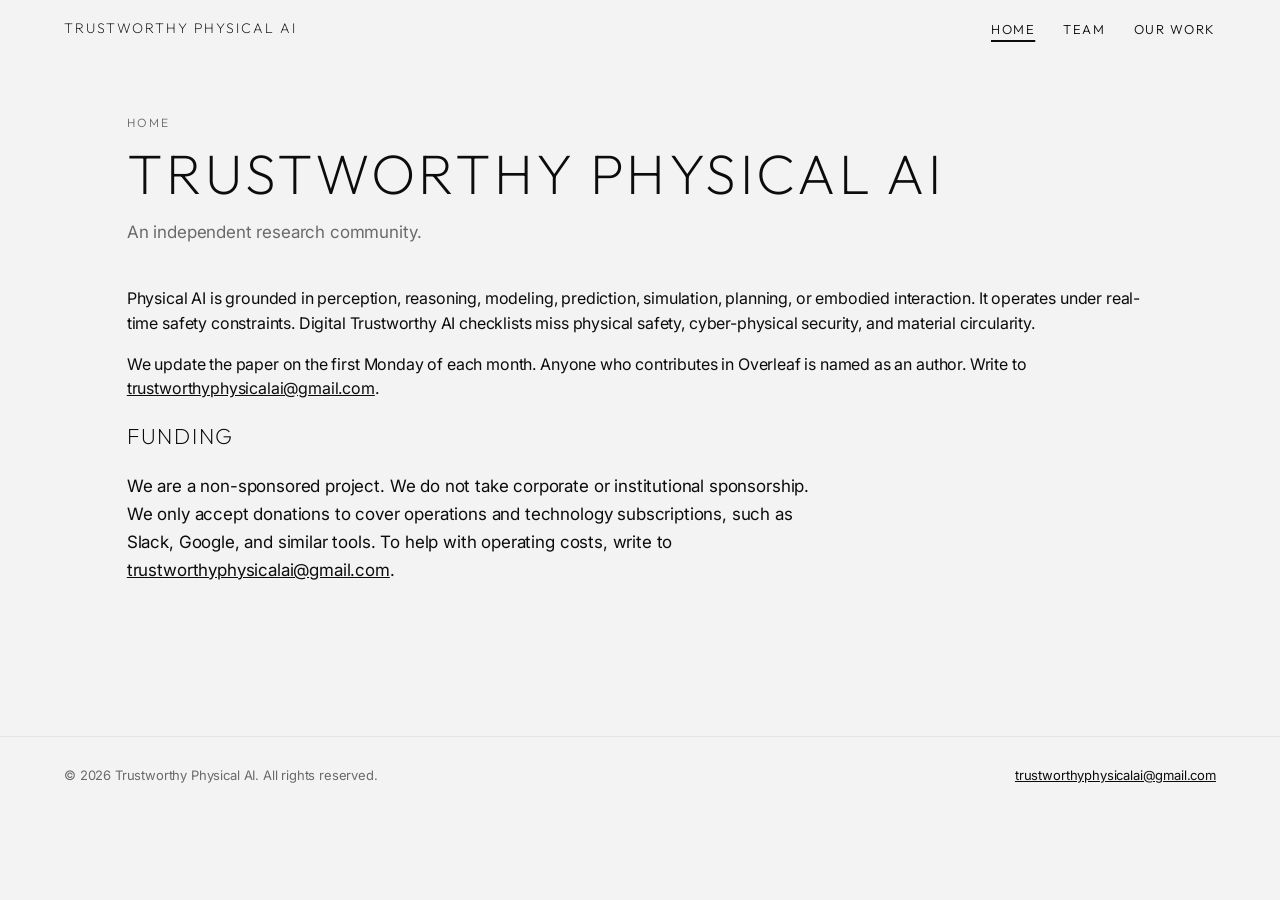
==== site/about.html @ d602c4f6 "Add the public site with landing video, home, team, and work pages. Co-authored-by: Cursor <cursorag" ====
<!DOCTYPE html>
<html lang="en">
<head>
  <meta charset="utf-8" />
  <meta name="viewport" content="width=device-width, initial-scale=1" />
  <title>Home · Trustworthy Physical AI</title>
  <link rel="preconnect" href="https://fonts.googleapis.com" />
  <link rel="preconnect" href="https://fonts.gstatic.com" crossorigin />
  <link href="https://fonts.googleapis.com/css2?family=Inter:wght@400;500;600;700&family=Outfit:wght@200;300;400&display=swap" rel="stylesheet" />
  <link rel="stylesheet" href="css/style.css?v=17" />
</head>
<body>
  <header class="site-header">
    <a class="wordmark" href="about.html">Trustworthy Physical AI</a>
    <nav>
      <a class="active" href="about.html">Home</a>
      <a href="team.html">Team</a>
      <a href="work.html">Our Work</a>
    </nav>
  </header>

  <main class="page">
    <p class="kicker">Home</p>
    <h1>Trustworthy Physical AI</h1>
    <p class="sub">
      An independent research community.
    </p>
    <p>
      Physical AI is grounded in perception, reasoning, modeling, prediction, simulation, planning, or embodied interaction.
      It operates under real-time safety constraints. Digital Trustworthy AI checklists miss physical safety, cyber-physical security, and material circularity.
    </p>
    <p>
      We update the paper on the first Monday of each month. Anyone who contributes in Overleaf is named as an author.
      Write to <a href="mailto:trustworthyphysicalai@gmail.com">trustworthyphysicalai@gmail.com</a>.
    </p>

    <section class="work-block">
      <h2>Funding</h2>
      <p>
        We are a non-sponsored project. We do not take corporate or institutional sponsorship.
        We only accept donations to cover operations and technology subscriptions, such as Slack, Google, and similar tools.
        To help with operating costs, write to <a href="mailto:trustworthyphysicalai@gmail.com">trustworthyphysicalai@gmail.com</a>.
      </p>
    </section>
  </main>

  <footer class="site-footer">
    <span>© 2026 Trustworthy Physical AI. All rights reserved.</span>
    <a href="mailto:trustworthyphysicalai@gmail.com">trustworthyphysicalai@gmail.com</a>
  </footer>
</body>
</html>
---- site/css/style.css ----
:root {
  --ink: #0c0c0c;
  --paper: #f3f3f3;
  --card: #ffffff;
  --line: #e4e4e4;
  --muted: #6a6a6a;
  --white: #ffffff;
}

* { box-sizing: border-box; }
html, body { margin: 0; min-height: 100%; }
body {
  font-family: Inter, Helvetica, Arial, sans-serif;
  background: var(--paper);
  color: var(--ink);
  line-height: 1.55;
  letter-spacing: -0.01em;
}

a { color: var(--ink); }
a:hover { opacity: 0.55; }

.site-header {
  display: flex;
  align-items: center;
  justify-content: space-between;
  gap: 20px;
  padding: 18px 5vw;
  background: var(--paper);
  position: sticky;
  top: 0;
  z-index: 20;
}
.wordmark {
  font-family: Outfit, Helvetica, Arial, sans-serif;
  font-size: 14px;
  font-weight: 200;
  letter-spacing: 0.14em;
  text-transform: uppercase;
  text-decoration: none;
  color: var(--ink);
  white-space: nowrap;
}
.wordmark:hover { opacity: 0.7; }
nav { display: flex; gap: 28px; }
nav a {
  font-family: Outfit, Helvetica, Arial, sans-serif;
  text-decoration: none;
  color: var(--ink);
  font-weight: 300;
  font-size: 13px;
  letter-spacing: 0.12em;
  text-transform: uppercase;
}
nav a.active {
  text-decoration: underline;
  text-underline-offset: 6px;
  text-decoration-thickness: 1.5px;
}
nav a:hover { opacity: 0.7; }

.landing-page {
  position: relative;
  background: #05070d;
  color: var(--white);
  min-height: 100vh;
}
.landing-page .site-header {
  position: absolute;
  left: 0;
  right: 0;
  top: 0;
  background: linear-gradient(180deg, rgba(0, 0, 0, 0.5), transparent);
}
.landing-page .wordmark { color: rgba(255, 255, 255, 0.95); }
.landing-page nav a { color: rgba(255, 255, 255, 0.92); }
.landing-page nav a.active,
.landing-page nav a:hover { color: #fff; opacity: 1; }

.landing-stage {
  height: 100vh;
  overflow: hidden;
  background: #05070d;
}
.photo-frame {
  position: relative;
  height: 100%;
  overflow: hidden;
}
.landing-photo {
  display: block;
  width: 100%;
  height: 100%;
  object-fit: cover;
  object-position: center center;
}

.kicker {
  font-family: Outfit, Helvetica, Arial, sans-serif;
  text-transform: uppercase;
  letter-spacing: 0.18em;
  font-size: 12px;
  font-weight: 300;
  color: var(--muted);
  margin: 0 0 12px;
}
h1 {
  font-family: Outfit, Helvetica, Arial, sans-serif;
  font-size: clamp(34px, 5vw, 56px);
  line-height: 1.08;
  font-weight: 200;
  margin: 0 0 18px;
  letter-spacing: 0.06em;
  text-transform: uppercase;
}

.page {
  padding: 56px 6vw 96px;
  max-width: 1180px;
  margin: 0 auto;
}
.page h1 { font-size: clamp(36px, 5vw, 56px); }
.sub {
  color: var(--muted);
  margin-top: -4px;
  margin-bottom: 40px;
  max-width: 40rem;
  font-size: 17px;
  line-height: 1.6;
}

.grid {
  display: grid;
  grid-template-columns: repeat(auto-fill, minmax(240px, 1fr));
  gap: 1px;
  background: var(--line);
  border: 1px solid var(--line);
}
.card {
  background: var(--card);
  padding: 28px 24px 24px;
}
.card h3 {
  font-family: Outfit, Helvetica, Arial, sans-serif;
  font-size: 20px;
  margin: 0 0 8px;
  font-weight: 300;
  letter-spacing: 0.04em;
}
.role {
  font-size: 12px;
  letter-spacing: 0.08em;
  text-transform: uppercase;
  color: var(--ink);
  margin: 0;
  font-weight: 600;
}
.affil { font-size: 14px; color: var(--muted); margin: 10px 0 0; }
.badge {
  display: inline-block;
  margin-top: 14px;
  font-size: 10px;
  letter-spacing: 0.12em;
  text-transform: uppercase;
  border: 1px solid var(--ink);
  color: var(--ink);
  padding: 4px 8px;
  font-weight: 600;
}

.work-block { margin: 0 0 56px; }
.work-block h2 {
  font-family: Outfit, Helvetica, Arial, sans-serif;
  font-size: 22px;
  font-weight: 200;
  letter-spacing: 0.08em;
  text-transform: uppercase;
}
.work-block p {
  font-size: 17px;
  line-height: 1.65;
  max-width: 44rem;
}
.figure { width: 100%; background: #fff; }
.versions { display: flex; flex-direction: column; gap: 0; border-top: 1px solid var(--line); }
.versions a {
  border-bottom: 1px solid var(--line);
  padding: 18px 0;
  text-decoration: none;
  color: inherit;
  display: flex;
  justify-content: space-between;
  font-size: 14px;
  font-weight: 600;
}
.versions a:hover { opacity: 0.5; }
.more-authors {
  margin-top: 40px;
  color: var(--muted);
  font-size: 15px;
  max-width: 48rem;
}

footer.site-footer {
  padding: 28px 5vw 36px;
  border-top: 1px solid var(--line);
  color: var(--muted);
  font-size: 13px;
  display: flex;
  justify-content: space-between;
  gap: 16px;
  flex-wrap: wrap;
}
footer.site-footer.landing-footer {
  position: absolute;
  left: 0;
  right: 0;
  bottom: 0;
  border-top: none;
  background: linear-gradient(0deg, rgba(0, 0, 0, 0.45), transparent);
  color: rgba(255, 255, 255, 0.88);
  padding: 48px 5vw 28px;
}

@media (max-width: 860px) {
  nav { gap: 16px; }
}
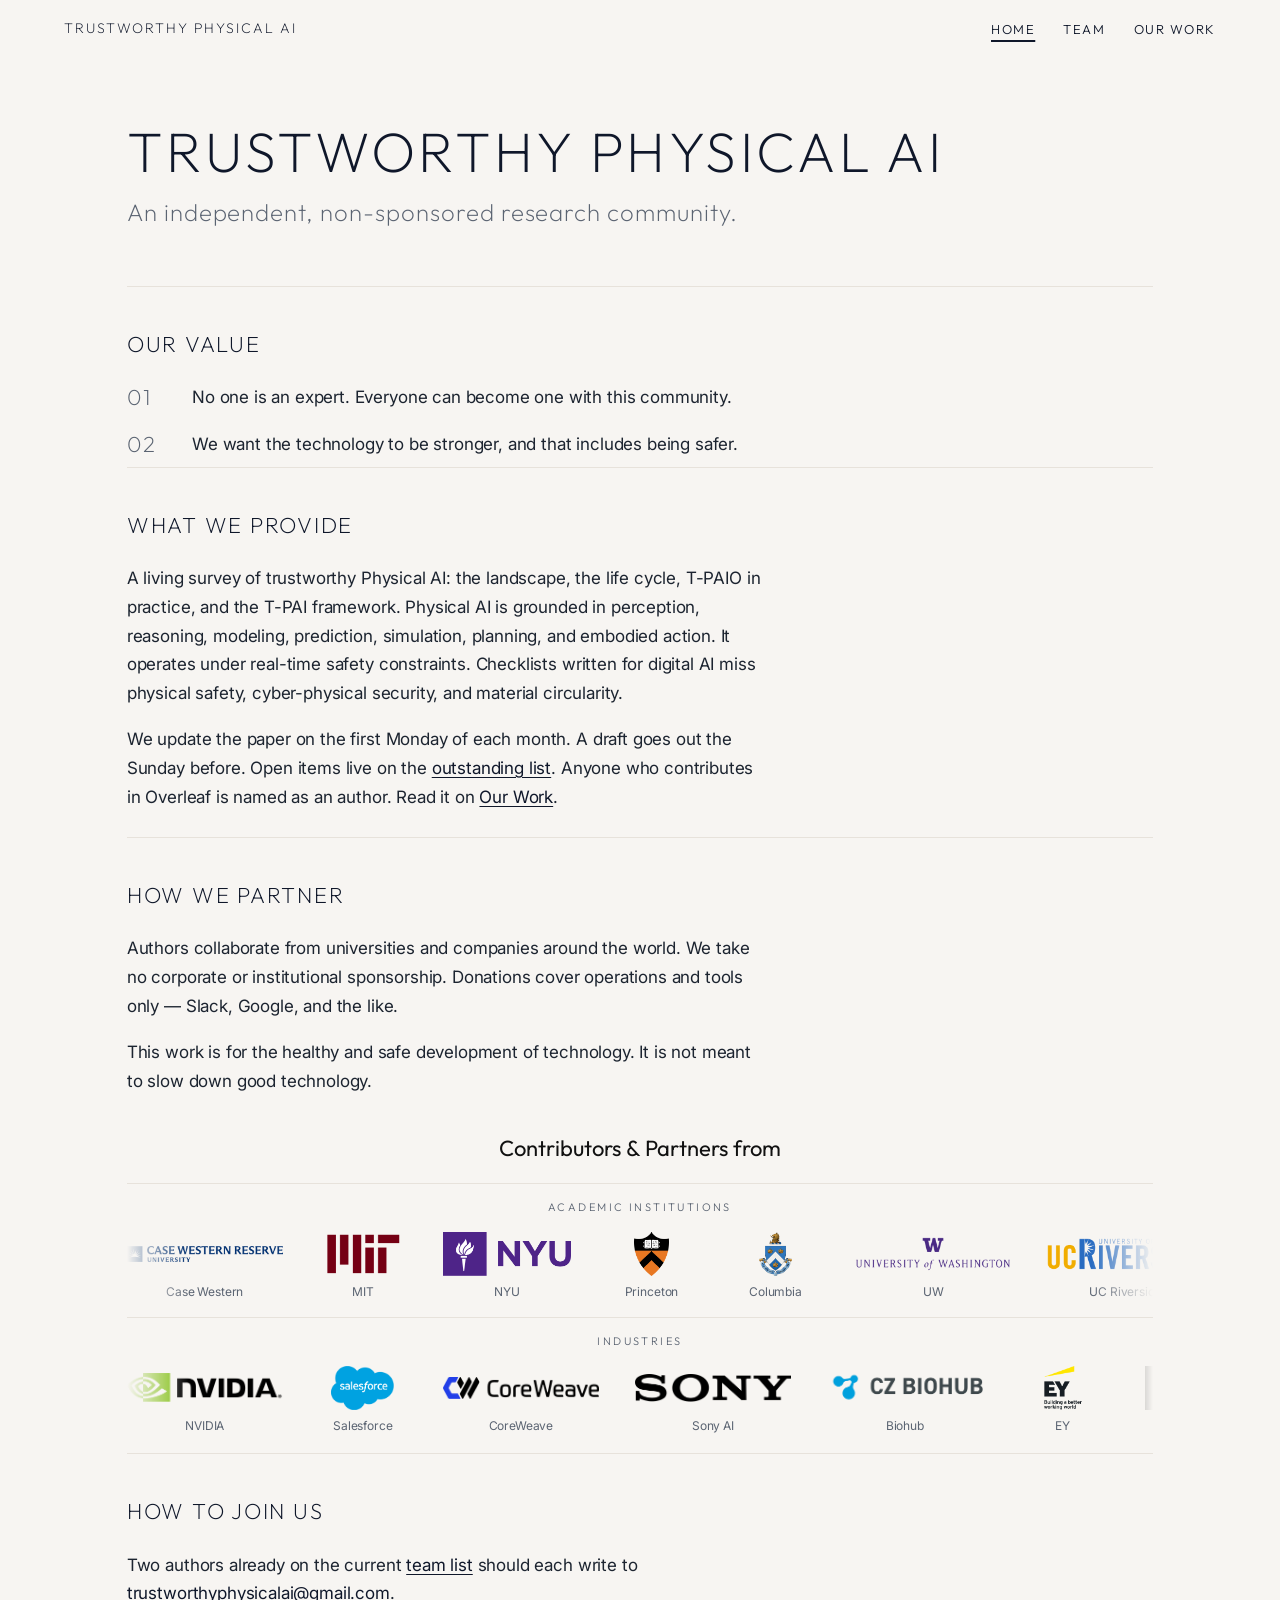
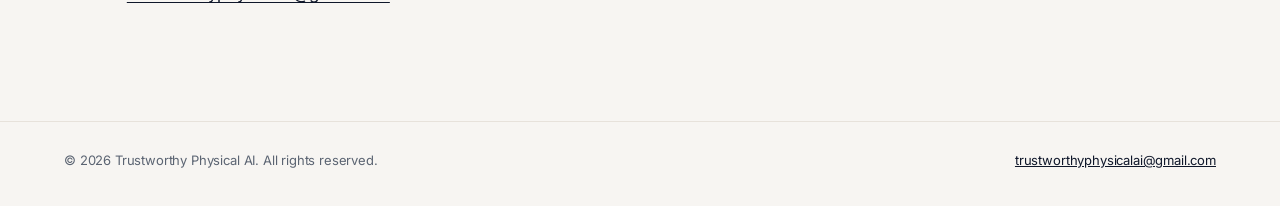
==== commit f83448b1: "Publish the restyled public site with partner logos and the full author list. Co-authored-by: Cursor" ====
--- a/site/about.html
+++ b/site/about.html
@@ -3,13 +3,13 @@
 <head>
   <meta charset="utf-8" />
   <meta name="viewport" content="width=device-width, initial-scale=1" />
-  <title>Home · Trustworthy Physical AI</title>
+  <title>Trustworthy Physical AI</title>
   <link rel="preconnect" href="https://fonts.googleapis.com" />
   <link rel="preconnect" href="https://fonts.gstatic.com" crossorigin />
   <link href="https://fonts.googleapis.com/css2?family=Inter:wght@400;500;600;700&family=Outfit:wght@200;300;400&display=swap" rel="stylesheet" />
-  <link rel="stylesheet" href="css/style.css?v=17" />
+  <link rel="stylesheet" href="css/style.css?v=32" />
 </head>
-<body>
+<body class="home">
   <header class="site-header">
     <a class="wordmark" href="about.html">Trustworthy Physical AI</a>
     <nav>
@@ -20,26 +20,104 @@
   </header>
 
   <main class="page">
-    <p class="kicker">Home</p>
-    <h1>Trustworthy Physical AI</h1>
-    <p class="sub">
-      An independent research community.
-    </p>
-    <p>
-      Physical AI is grounded in perception, reasoning, modeling, prediction, simulation, planning, or embodied interaction.
-      It operates under real-time safety constraints. Digital Trustworthy AI checklists miss physical safety, cyber-physical security, and material circularity.
-    </p>
-    <p>
-      We update the paper on the first Monday of each month. Anyone who contributes in Overleaf is named as an author.
-      Write to <a href="mailto:trustworthyphysicalai@gmail.com">trustworthyphysicalai@gmail.com</a>.
-    </p>
+    <header class="home-hero">
+      <h1>Trustworthy Physical AI</h1>
+      <p class="tagline">An independent, non-sponsored research community.</p>
+    </header>
 
-    <section class="work-block">
-      <h2>Funding</h2>
+    <section class="home-section">
+      <h2>Our value</h2>
+      <ol class="home-values">
+        <li>
+          <span>01</span>
+          <p>No one is an expert. Everyone can become one with this community.</p>
+        </li>
+        <li>
+          <span>02</span>
+          <p>We want the technology to be stronger, and that includes being safer.</p>
+        </li>
+      </ol>
+    </section>
+
+    <section class="home-section">
+      <h2>What we provide</h2>
       <p>
-        We are a non-sponsored project. We do not take corporate or institutional sponsorship.
-        We only accept donations to cover operations and technology subscriptions, such as Slack, Google, and similar tools.
-        To help with operating costs, write to <a href="mailto:trustworthyphysicalai@gmail.com">trustworthyphysicalai@gmail.com</a>.
+        A living survey of trustworthy Physical AI: the landscape, the life cycle, T-PAIO in practice, and the T-PAI framework.
+        Physical AI is grounded in perception, reasoning, modeling, prediction, simulation, planning, and embodied action.
+        It operates under real-time safety constraints. Checklists written for digital AI miss physical safety, cyber-physical security, and material circularity.
+      </p>
+      <p>
+        We update the paper on the first Monday of each month. A draft goes out the Sunday before.
+        Open items live on the
+        <a href="https://docs.google.com/spreadsheets/d/1EKDw9kbTy4XuLPPmIfSNu6ymitesWox83yl6WxruDBA/edit?usp=sharing">outstanding list</a>.
+        Anyone who contributes in Overleaf is named as an author.
+        Read it on
+        <a href="work.html">Our Work</a>.
+      </p>
+    </section>
+
+    <section class="home-section">
+      <h2>How we partner</h2>
+      <p>
+        Authors collaborate from universities and companies around the world.
+        We take no corporate or institutional sponsorship.
+        Donations cover operations and tools only — Slack, Google, and the like.
+      </p>
+      <p>
+        This work is for the healthy and safe development of technology. It is not meant to slow down good technology.
+      </p>
+      <div class="partners">
+        <h3 class="partners-title">Contributors &amp; Partners from</h3>
+        <p class="partners-kicker">Academic institutions</p>
+        <div class="partner-marquee" aria-label="Academic institutions">
+          <div class="partner-track">
+            <figure class="partner"><img src="assets/partners/case.png?v=3" alt="" /><figcaption>Case Western</figcaption></figure>
+            <figure class="partner"><img src="assets/partners/mit.png?v=3" alt="" /><figcaption>MIT</figcaption></figure>
+            <figure class="partner"><img src="assets/partners/nyu.png?v=3" alt="" /><figcaption>NYU</figcaption></figure>
+            <figure class="partner"><img src="assets/partners/princeton.png?v=3" alt="" /><figcaption>Princeton</figcaption></figure>
+            <figure class="partner"><img src="assets/partners/columbia.png?v=3" alt="" /><figcaption>Columbia</figcaption></figure>
+            <figure class="partner"><img src="assets/partners/uw.png?v=3" alt="" /><figcaption>UW</figcaption></figure>
+            <figure class="partner"><img src="assets/partners/ucr.png?v=3" alt="" /><figcaption>UC Riverside</figcaption></figure>
+            <figure class="partner"><img src="assets/partners/ntu.png?v=3" alt="" /><figcaption>NTU</figcaption></figure>
+            <figure class="partner"><img src="assets/partners/gatech.png?v=3" alt="" /><figcaption>Georgia Tech</figcaption></figure>
+            <figure class="partner"><img src="assets/partners/harvard.png?v=3" alt="" /><figcaption>Harvard</figcaption></figure>
+            <figure class="partner"><img src="assets/partners/oxford.png?v=3" alt="" /><figcaption>Oxford</figcaption></figure>
+            <figure class="partner"><img src="assets/partners/toronto.png?v=3" alt="" /><figcaption>Toronto</figcaption></figure>
+            <figure class="partner"><img src="assets/partners/chicago.png?v=3" alt="" /><figcaption>UChicago</figcaption></figure>
+            <figure class="partner"><img src="assets/partners/caltech.png?v=3" alt="" /><figcaption>Caltech</figcaption></figure>
+            <figure class="partner"><img src="assets/partners/ethz.png?v=3" alt="" /><figcaption>ETH Zurich</figcaption></figure>
+            <figure class="partner"><img src="assets/partners/cornell.png?v=3" alt="" /><figcaption>Cornell</figcaption></figure>
+            <figure class="partner"><img src="assets/partners/umich.png?v=3" alt="" /><figcaption>Michigan</figcaption></figure>
+            <figure class="partner"><img src="assets/partners/ucl.png?v=3" alt="" /><figcaption>UCL</figcaption></figure>
+            <figure class="partner"><img src="assets/partners/cmu.png?v=3" alt="" /><figcaption>CMU</figcaption></figure>
+            <figure class="partner"><img src="assets/partners/umass.png?v=3" alt="" /><figcaption>UMass Amherst</figcaption></figure>
+            <figure class="partner"><img src="assets/partners/imperial.png?v=3" alt="" /><figcaption>Imperial</figcaption></figure>
+            <figure class="partner"><img src="assets/partners/mila.png?v=3" alt="" /><figcaption>Mila</figcaption></figure>
+            <figure class="partner"><img src="assets/partners/stanford.png?v=3" alt="" /><figcaption>Stanford</figcaption></figure>
+          </div>
+        </div>
+        <p class="partners-kicker">Industries</p>
+        <div class="partner-marquee industries" aria-label="Industry partners">
+          <div class="partner-track">
+            <figure class="partner"><img src="assets/partners/nvidia.png?v=3" alt="" /><figcaption>NVIDIA</figcaption></figure>
+            <figure class="partner"><img src="assets/partners/salesforce.png?v=3" alt="" /><figcaption>Salesforce</figcaption></figure>
+            <figure class="partner"><img src="assets/partners/coreweave.png?v=3" alt="" /><figcaption>CoreWeave</figcaption></figure>
+            <figure class="partner"><img src="assets/partners/sonyai.png?v=3" alt="" /><figcaption>Sony AI</figcaption></figure>
+            <figure class="partner"><img src="assets/partners/biohub.png?v=3" alt="" /><figcaption>Biohub</figcaption></figure>
+            <figure class="partner"><img src="assets/partners/ey.png?v=3" alt="" /><figcaption>EY</figcaption></figure>
+            <figure class="partner"><img src="assets/partners/amd.png?v=3" alt="" /><figcaption>AMD</figcaption></figure>
+          </div>
+        </div>
+      </div>
+    </section>
+
+    <section class="home-section home-join">
+      <h2>How to join us</h2>
+      <p>
+        Two authors already on the current
+        <a href="team.html">team list</a>
+        should each write to
+        <a href="mailto:trustworthyphysicalai@gmail.com">trustworthyphysicalai@gmail.com</a>.
       </p>
     </section>
   </main>
@@ -48,5 +126,17 @@
     <span>© 2026 Trustworthy Physical AI. All rights reserved.</span>
     <a href="mailto:trustworthyphysicalai@gmail.com">trustworthyphysicalai@gmail.com</a>
   </footer>
+  <script>
+    document.querySelectorAll(".partner-track").forEach(function (track) {
+      var original = track.innerHTML;
+      var parent = track.parentElement;
+      var guard = 0;
+      while (parent && track.scrollWidth < parent.offsetWidth * 2 && guard < 8) {
+        track.innerHTML += original;
+        guard += 1;
+      }
+      if (guard === 0) track.innerHTML += original;
+    });
+  </script>
 </body>
 </html>
--- a/site/css/style.css
+++ b/site/css/style.css
@@ -1,9 +1,9 @@
 :root {
-  --ink: #0c0c0c;
-  --paper: #f3f3f3;
+  --ink: #0f172a;
+  --paper: #f7f5f2;
   --card: #ffffff;
-  --line: #e4e4e4;
-  --muted: #6a6a6a;
+  --line: #e7e2db;
+  --muted: #5b6472;
   --white: #ffffff;
 }
 
@@ -128,6 +128,17 @@
   font-size: 17px;
   line-height: 1.6;
 }
+.tagline {
+  font-family: Outfit, Helvetica, Arial, sans-serif;
+  font-weight: 200;
+  color: var(--muted);
+  margin-top: -4px;
+  margin-bottom: 48px;
+  max-width: 44rem;
+  font-size: clamp(18px, 2.2vw, 24px);
+  letter-spacing: 0.04em;
+  line-height: 1.4;
+}
 
 .grid {
   display: grid;
@@ -140,6 +151,26 @@
   background: var(--card);
   padding: 28px 24px 24px;
 }
+.headshot {
+  width: 80px;
+  height: 80px;
+  border-radius: 50%;
+  object-fit: cover;
+  object-position: center 18%;
+  display: block;
+  margin: 0 0 16px;
+  background: #eceae6;
+}
+.headshot-fallback {
+  display: grid;
+  place-items: center;
+  font-family: Outfit, Helvetica, Arial, sans-serif;
+  font-weight: 300;
+  letter-spacing: 0.06em;
+  font-size: 18px;
+  color: var(--muted);
+  border: 1px solid var(--line);
+}
 .card h3 {
   font-family: Outfit, Helvetica, Arial, sans-serif;
   font-size: 20px;
@@ -180,6 +211,108 @@
   font-size: 17px;
   line-height: 1.65;
   max-width: 44rem;
+}
+.value-list {
+  max-width: 44rem;
+  margin: 0;
+  padding-left: 1.3rem;
+  font-size: 17px;
+  line-height: 1.65;
+}
+.value-list li { margin: 0 0 12px; }
+.inst-list {
+  columns: 3;
+  column-gap: 32px;
+  max-width: 56rem;
+  margin: 0 0 28px;
+  padding-left: 1.35rem;
+  font-size: 14px;
+  line-height: 1.75;
+  color: var(--muted);
+}
+.inst-list li { break-inside: avoid; }
+
+.partners {
+  text-align: center;
+  margin: 36px 0 12px;
+  max-width: none;
+}
+.partners-title {
+  font-family: Outfit, Helvetica, Arial, sans-serif;
+  font-weight: 400;
+  font-size: 22px;
+  letter-spacing: 0;
+  text-transform: none;
+  margin: 0 0 6px;
+  color: #111;
+}
+.partners-kicker {
+  font-family: Outfit, Helvetica, Arial, sans-serif;
+  font-size: 11px;
+  font-weight: 300;
+  letter-spacing: 0.22em;
+  text-transform: uppercase;
+  color: var(--muted);
+  border-top: 1px solid var(--line);
+  margin: 18px 0 16px;
+  padding-top: 16px;
+}
+.work-block .partners-kicker,
+.home-section .partners-kicker {
+  max-width: none;
+  font-size: 11px;
+  line-height: 1.4;
+  color: var(--muted);
+}
+.partner-marquee {
+  overflow: hidden;
+  margin: 0 0 8px;
+  -webkit-mask-image: linear-gradient(90deg, transparent, #000 6%, #000 94%, transparent);
+  mask-image: linear-gradient(90deg, transparent, #000 6%, #000 94%, transparent);
+}
+.partner-track {
+  display: flex;
+  flex-wrap: nowrap;
+  align-items: center;
+  gap: 36px;
+  width: max-content;
+  animation: partner-roll 80s linear infinite;
+}
+.partner-marquee.industries .partner-track {
+  animation-duration: 55s;
+  animation-direction: reverse;
+}
+.partner-marquee:hover .partner-track {
+  animation-play-state: paused;
+}
+.partner {
+  flex: 0 0 auto;
+  width: auto;
+  min-width: 88px;
+  max-width: 160px;
+  margin: 0;
+  display: flex;
+  flex-direction: column;
+  align-items: center;
+}
+.partner img {
+  height: 44px;
+  width: auto;
+  max-width: 156px;
+  object-fit: contain;
+}
+.partner figcaption {
+  margin-top: 8px;
+  font-size: 12px;
+  line-height: 1.3;
+  color: var(--muted);
+  white-space: nowrap;
+}
+@keyframes partner-roll {
+  to { transform: translateX(-50%); }
+}
+@media (prefers-reduced-motion: reduce) {
+  .partner-track { animation: none; }
 }
 .figure { width: 100%; background: #fff; }
 .versions { display: flex; flex-direction: column; gap: 0; border-top: 1px solid var(--line); }
@@ -222,6 +355,72 @@
   padding: 48px 5vw 28px;
 }
 
+.home .page {
+  padding: 64px 6vw 88px;
+}
+.home-hero {
+  margin: 0 0 8px;
+  padding-bottom: 48px;
+}
+.home .tagline {
+  margin-bottom: 0;
+  max-width: 48rem;
+}
+.home-section {
+  padding: 40px 0 8px;
+  border-top: 1px solid var(--line);
+}
+.home-section h2 {
+  font-family: Outfit, Helvetica, Arial, sans-serif;
+  font-size: 22px;
+  font-weight: 200;
+  letter-spacing: 0.08em;
+  text-transform: uppercase;
+  margin: 0 0 22px;
+}
+.home-section p {
+  font-size: 17px;
+  line-height: 1.7;
+  max-width: 40rem;
+  color: #1c2430;
+}
+.home-section a {
+  text-underline-offset: 3px;
+}
+.home-values {
+  list-style: none;
+  margin: 0;
+  padding: 0;
+  display: grid;
+  gap: 18px;
+  max-width: 40rem;
+}
+.home-values li {
+  display: grid;
+  grid-template-columns: 3.2rem 1fr;
+  gap: 14px;
+  align-items: start;
+}
+.home-values span {
+  font-family: Outfit, Helvetica, Arial, sans-serif;
+  font-weight: 200;
+  font-size: 22px;
+  letter-spacing: 0.08em;
+  color: var(--muted);
+  line-height: 1.3;
+}
+.home-values p {
+  margin: 0;
+}
+.home-join p {
+  max-width: 36rem;
+}
+
 @media (max-width: 860px) {
   nav { gap: 16px; }
-}
+  .inst-list { columns: 1; }
+  .home-values li { grid-template-columns: 2.4rem 1fr; }
+}
+@media (min-width: 861px) and (max-width: 1100px) {
+  .inst-list { columns: 2; }
+}
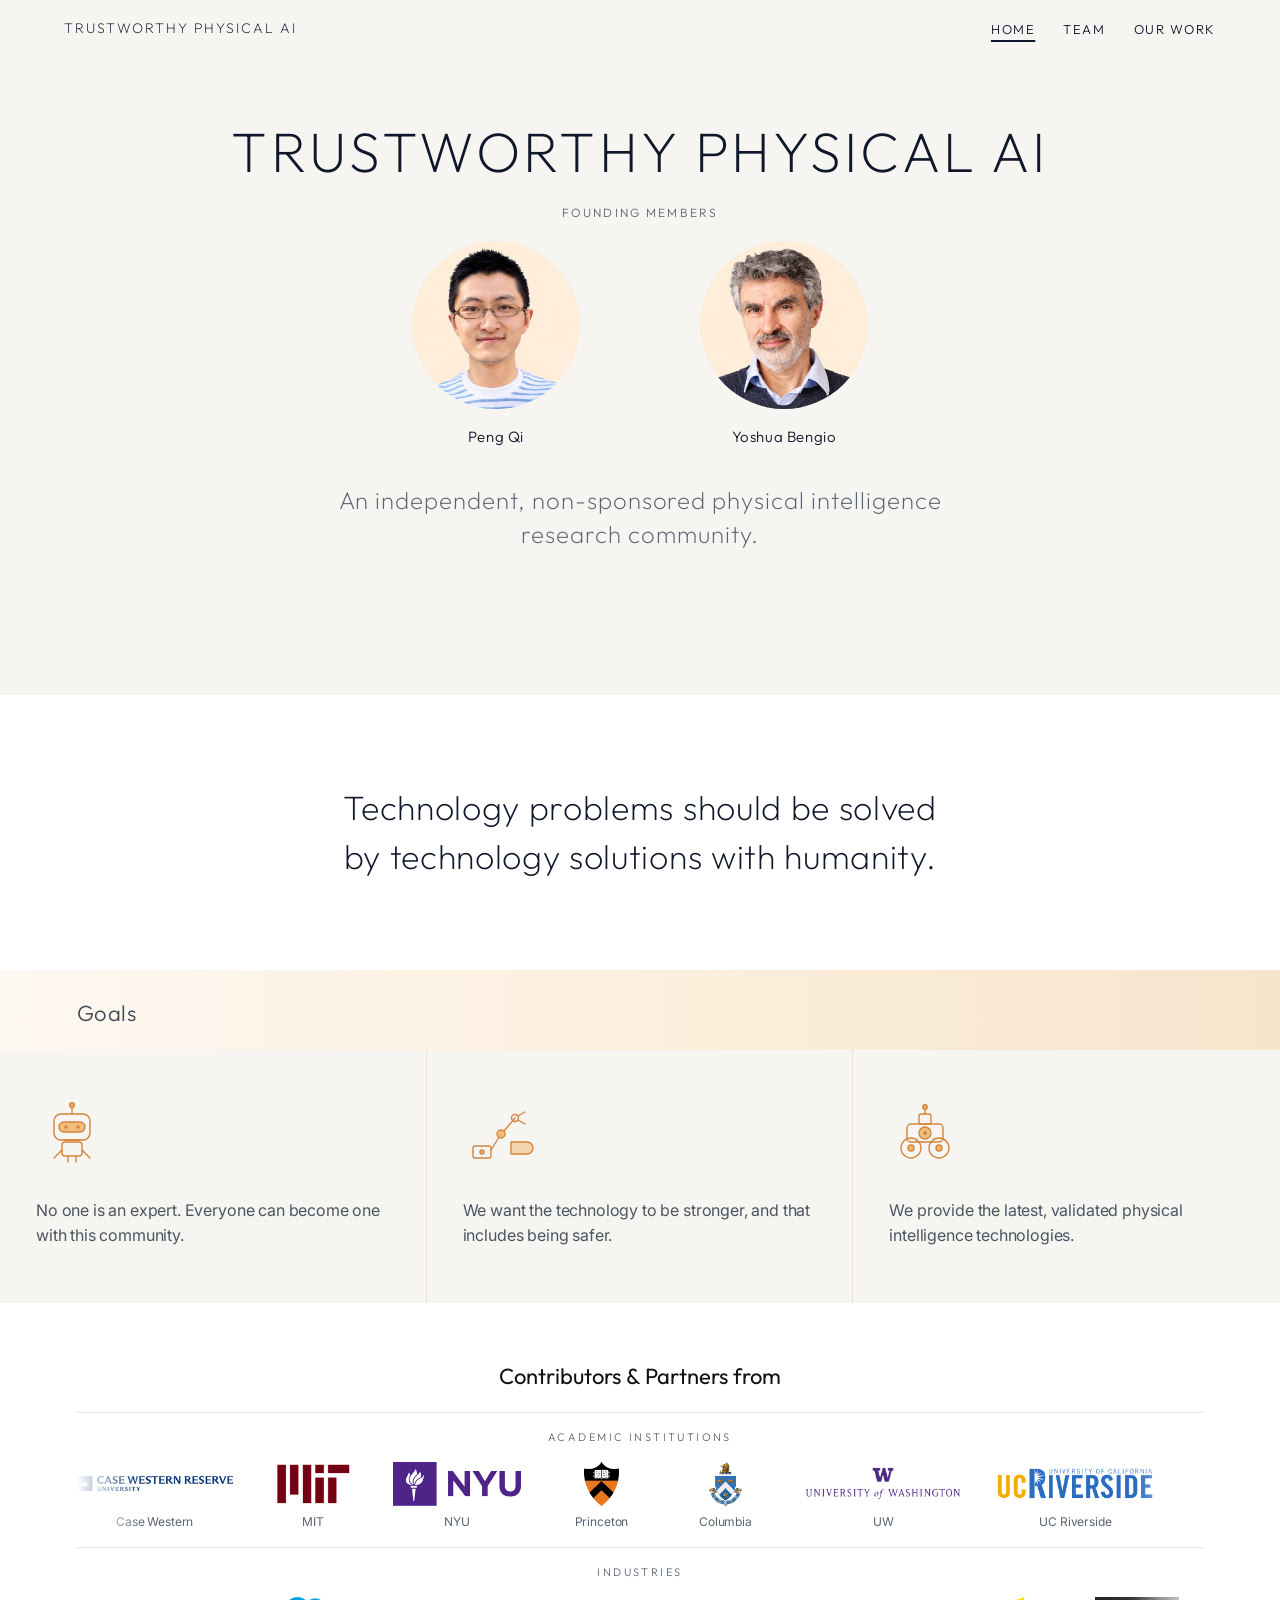
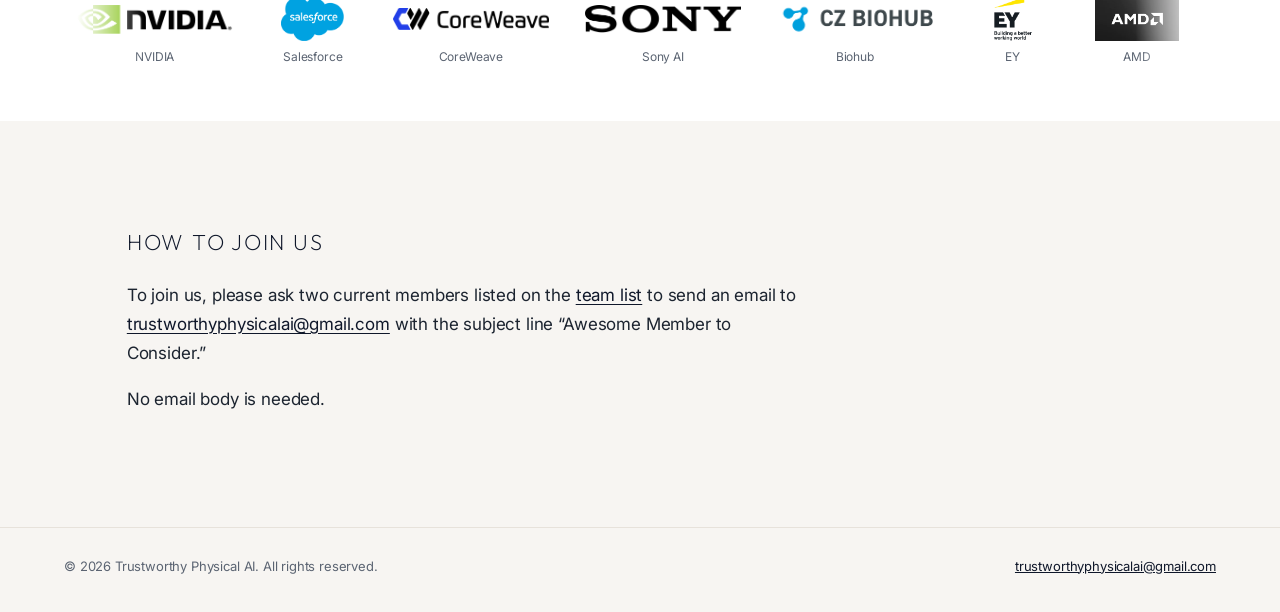
==== commit e3789eb6: "Rebuild Home as home.html with founding members, Goals, and a clearer team grid. Co-authored-by: Cur" ====
--- a/site/about.html
+++ b/site/about.html
@@ -2,141 +2,11 @@
 <html lang="en">
 <head>
   <meta charset="utf-8" />
-  <meta name="viewport" content="width=device-width, initial-scale=1" />
+  <meta http-equiv="refresh" content="0; url=/site/home.html" />
   <title>Trustworthy Physical AI</title>
-  <link rel="preconnect" href="https://fonts.googleapis.com" />
-  <link rel="preconnect" href="https://fonts.gstatic.com" crossorigin />
-  <link href="https://fonts.googleapis.com/css2?family=Inter:wght@400;500;600;700&family=Outfit:wght@200;300;400&display=swap" rel="stylesheet" />
-  <link rel="stylesheet" href="css/style.css?v=32" />
+  <script>location.replace("/site/home.html");</script>
 </head>
-<body class="home">
-  <header class="site-header">
-    <a class="wordmark" href="about.html">Trustworthy Physical AI</a>
-    <nav>
-      <a class="active" href="about.html">Home</a>
-      <a href="team.html">Team</a>
-      <a href="work.html">Our Work</a>
-    </nav>
-  </header>
-
-  <main class="page">
-    <header class="home-hero">
-      <h1>Trustworthy Physical AI</h1>
-      <p class="tagline">An independent, non-sponsored research community.</p>
-    </header>
-
-    <section class="home-section">
-      <h2>Our value</h2>
-      <ol class="home-values">
-        <li>
-          <span>01</span>
-          <p>No one is an expert. Everyone can become one with this community.</p>
-        </li>
-        <li>
-          <span>02</span>
-          <p>We want the technology to be stronger, and that includes being safer.</p>
-        </li>
-      </ol>
-    </section>
-
-    <section class="home-section">
-      <h2>What we provide</h2>
-      <p>
-        A living survey of trustworthy Physical AI: the landscape, the life cycle, T-PAIO in practice, and the T-PAI framework.
-        Physical AI is grounded in perception, reasoning, modeling, prediction, simulation, planning, and embodied action.
-        It operates under real-time safety constraints. Checklists written for digital AI miss physical safety, cyber-physical security, and material circularity.
-      </p>
-      <p>
-        We update the paper on the first Monday of each month. A draft goes out the Sunday before.
-        Open items live on the
-        <a href="https://docs.google.com/spreadsheets/d/1EKDw9kbTy4XuLPPmIfSNu6ymitesWox83yl6WxruDBA/edit?usp=sharing">outstanding list</a>.
-        Anyone who contributes in Overleaf is named as an author.
-        Read it on
-        <a href="work.html">Our Work</a>.
-      </p>
-    </section>
-
-    <section class="home-section">
-      <h2>How we partner</h2>
-      <p>
-        Authors collaborate from universities and companies around the world.
-        We take no corporate or institutional sponsorship.
-        Donations cover operations and tools only — Slack, Google, and the like.
-      </p>
-      <p>
-        This work is for the healthy and safe development of technology. It is not meant to slow down good technology.
-      </p>
-      <div class="partners">
-        <h3 class="partners-title">Contributors &amp; Partners from</h3>
-        <p class="partners-kicker">Academic institutions</p>
-        <div class="partner-marquee" aria-label="Academic institutions">
-          <div class="partner-track">
-            <figure class="partner"><img src="assets/partners/case.png?v=3" alt="" /><figcaption>Case Western</figcaption></figure>
-            <figure class="partner"><img src="assets/partners/mit.png?v=3" alt="" /><figcaption>MIT</figcaption></figure>
-            <figure class="partner"><img src="assets/partners/nyu.png?v=3" alt="" /><figcaption>NYU</figcaption></figure>
-            <figure class="partner"><img src="assets/partners/princeton.png?v=3" alt="" /><figcaption>Princeton</figcaption></figure>
-            <figure class="partner"><img src="assets/partners/columbia.png?v=3" alt="" /><figcaption>Columbia</figcaption></figure>
-            <figure class="partner"><img src="assets/partners/uw.png?v=3" alt="" /><figcaption>UW</figcaption></figure>
-            <figure class="partner"><img src="assets/partners/ucr.png?v=3" alt="" /><figcaption>UC Riverside</figcaption></figure>
-            <figure class="partner"><img src="assets/partners/ntu.png?v=3" alt="" /><figcaption>NTU</figcaption></figure>
-            <figure class="partner"><img src="assets/partners/gatech.png?v=3" alt="" /><figcaption>Georgia Tech</figcaption></figure>
-            <figure class="partner"><img src="assets/partners/harvard.png?v=3" alt="" /><figcaption>Harvard</figcaption></figure>
-            <figure class="partner"><img src="assets/partners/oxford.png?v=3" alt="" /><figcaption>Oxford</figcaption></figure>
-            <figure class="partner"><img src="assets/partners/toronto.png?v=3" alt="" /><figcaption>Toronto</figcaption></figure>
-            <figure class="partner"><img src="assets/partners/chicago.png?v=3" alt="" /><figcaption>UChicago</figcaption></figure>
-            <figure class="partner"><img src="assets/partners/caltech.png?v=3" alt="" /><figcaption>Caltech</figcaption></figure>
-            <figure class="partner"><img src="assets/partners/ethz.png?v=3" alt="" /><figcaption>ETH Zurich</figcaption></figure>
-            <figure class="partner"><img src="assets/partners/cornell.png?v=3" alt="" /><figcaption>Cornell</figcaption></figure>
-            <figure class="partner"><img src="assets/partners/umich.png?v=3" alt="" /><figcaption>Michigan</figcaption></figure>
-            <figure class="partner"><img src="assets/partners/ucl.png?v=3" alt="" /><figcaption>UCL</figcaption></figure>
-            <figure class="partner"><img src="assets/partners/cmu.png?v=3" alt="" /><figcaption>CMU</figcaption></figure>
-            <figure class="partner"><img src="assets/partners/umass.png?v=3" alt="" /><figcaption>UMass Amherst</figcaption></figure>
-            <figure class="partner"><img src="assets/partners/imperial.png?v=3" alt="" /><figcaption>Imperial</figcaption></figure>
-            <figure class="partner"><img src="assets/partners/mila.png?v=3" alt="" /><figcaption>Mila</figcaption></figure>
-            <figure class="partner"><img src="assets/partners/stanford.png?v=3" alt="" /><figcaption>Stanford</figcaption></figure>
-          </div>
-        </div>
-        <p class="partners-kicker">Industries</p>
-        <div class="partner-marquee industries" aria-label="Industry partners">
-          <div class="partner-track">
-            <figure class="partner"><img src="assets/partners/nvidia.png?v=3" alt="" /><figcaption>NVIDIA</figcaption></figure>
-            <figure class="partner"><img src="assets/partners/salesforce.png?v=3" alt="" /><figcaption>Salesforce</figcaption></figure>
-            <figure class="partner"><img src="assets/partners/coreweave.png?v=3" alt="" /><figcaption>CoreWeave</figcaption></figure>
-            <figure class="partner"><img src="assets/partners/sonyai.png?v=3" alt="" /><figcaption>Sony AI</figcaption></figure>
-            <figure class="partner"><img src="assets/partners/biohub.png?v=3" alt="" /><figcaption>Biohub</figcaption></figure>
-            <figure class="partner"><img src="assets/partners/ey.png?v=3" alt="" /><figcaption>EY</figcaption></figure>
-            <figure class="partner"><img src="assets/partners/amd.png?v=3" alt="" /><figcaption>AMD</figcaption></figure>
-          </div>
-        </div>
-      </div>
-    </section>
-
-    <section class="home-section home-join">
-      <h2>How to join us</h2>
-      <p>
-        Two authors already on the current
-        <a href="team.html">team list</a>
-        should each write to
-        <a href="mailto:trustworthyphysicalai@gmail.com">trustworthyphysicalai@gmail.com</a>.
-      </p>
-    </section>
-  </main>
-
-  <footer class="site-footer">
-    <span>© 2026 Trustworthy Physical AI. All rights reserved.</span>
-    <a href="mailto:trustworthyphysicalai@gmail.com">trustworthyphysicalai@gmail.com</a>
-  </footer>
-  <script>
-    document.querySelectorAll(".partner-track").forEach(function (track) {
-      var original = track.innerHTML;
-      var parent = track.parentElement;
-      var guard = 0;
-      while (parent && track.scrollWidth < parent.offsetWidth * 2 && guard < 8) {
-        track.innerHTML += original;
-        guard += 1;
-      }
-      if (guard === 0) track.innerHTML += original;
-    });
-  </script>
+<body>
+  <p><a href="/site/home.html">Home</a></p>
 </body>
 </html>
